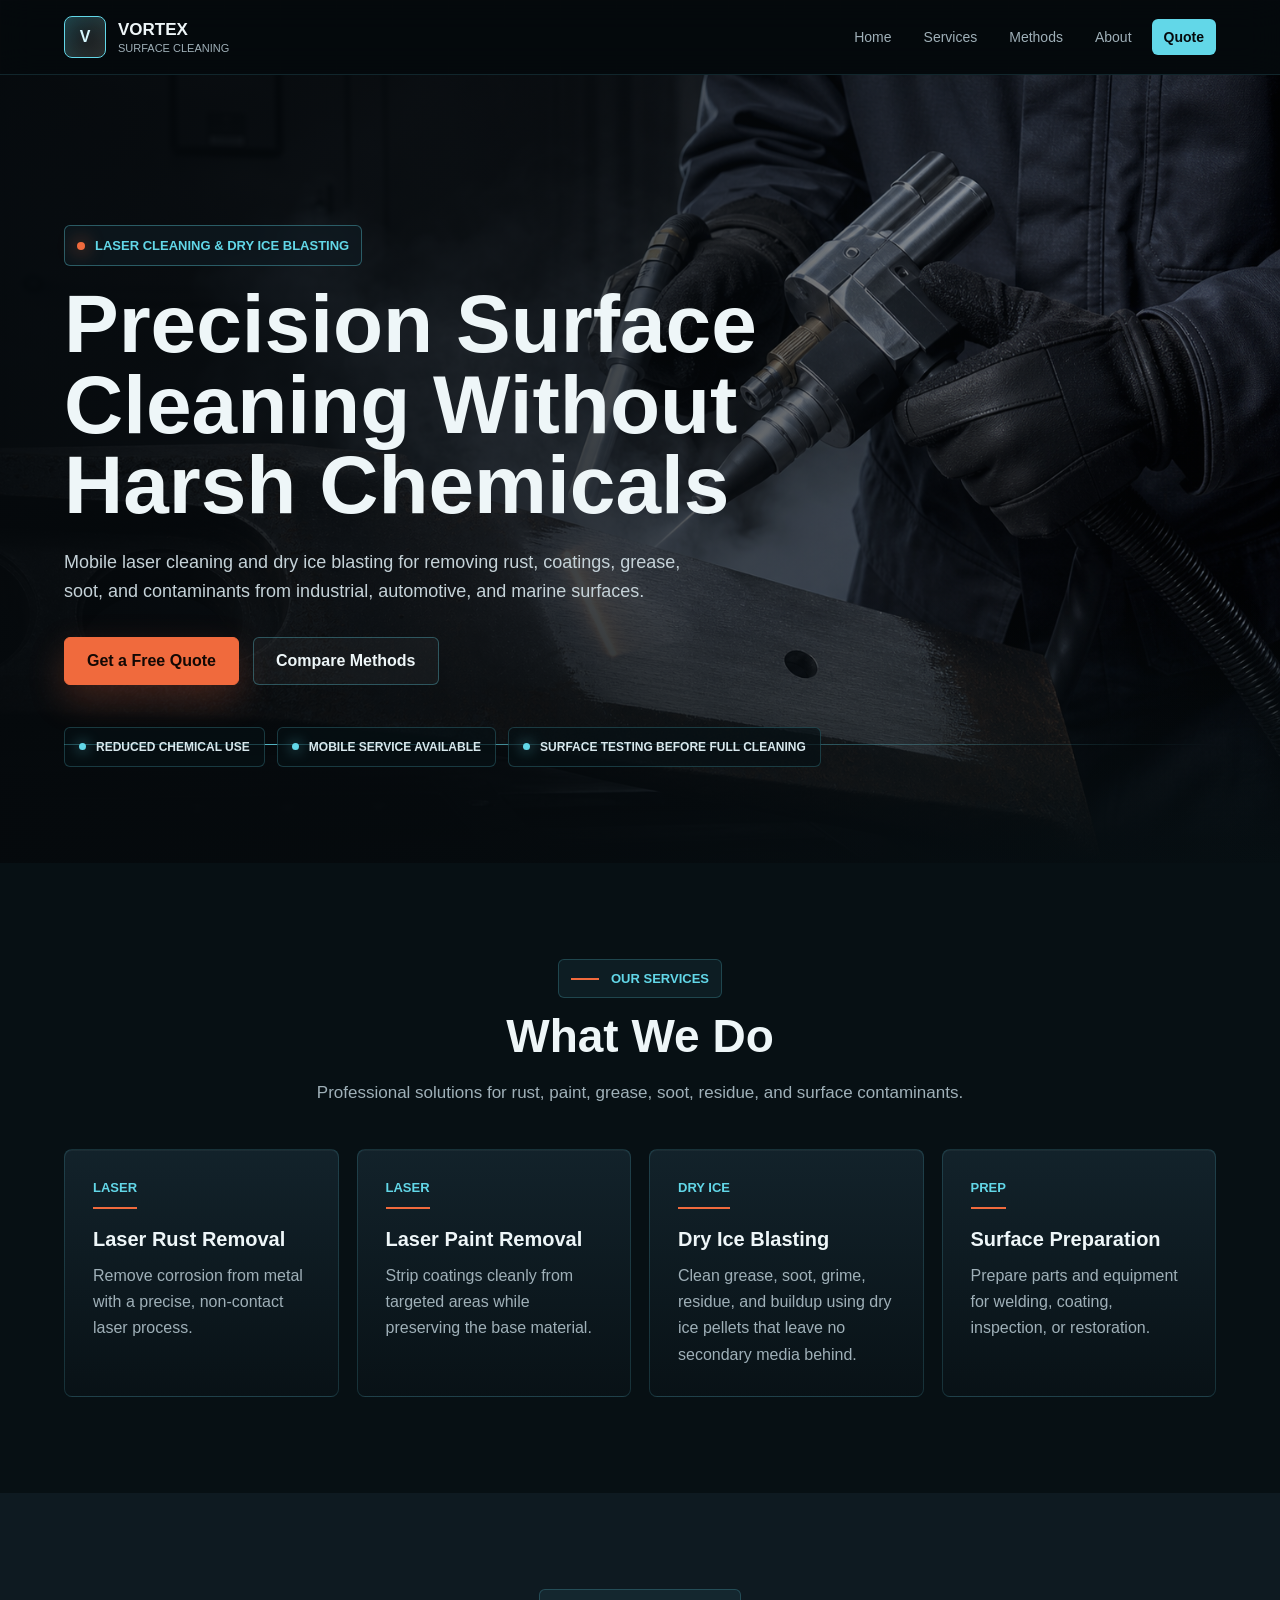
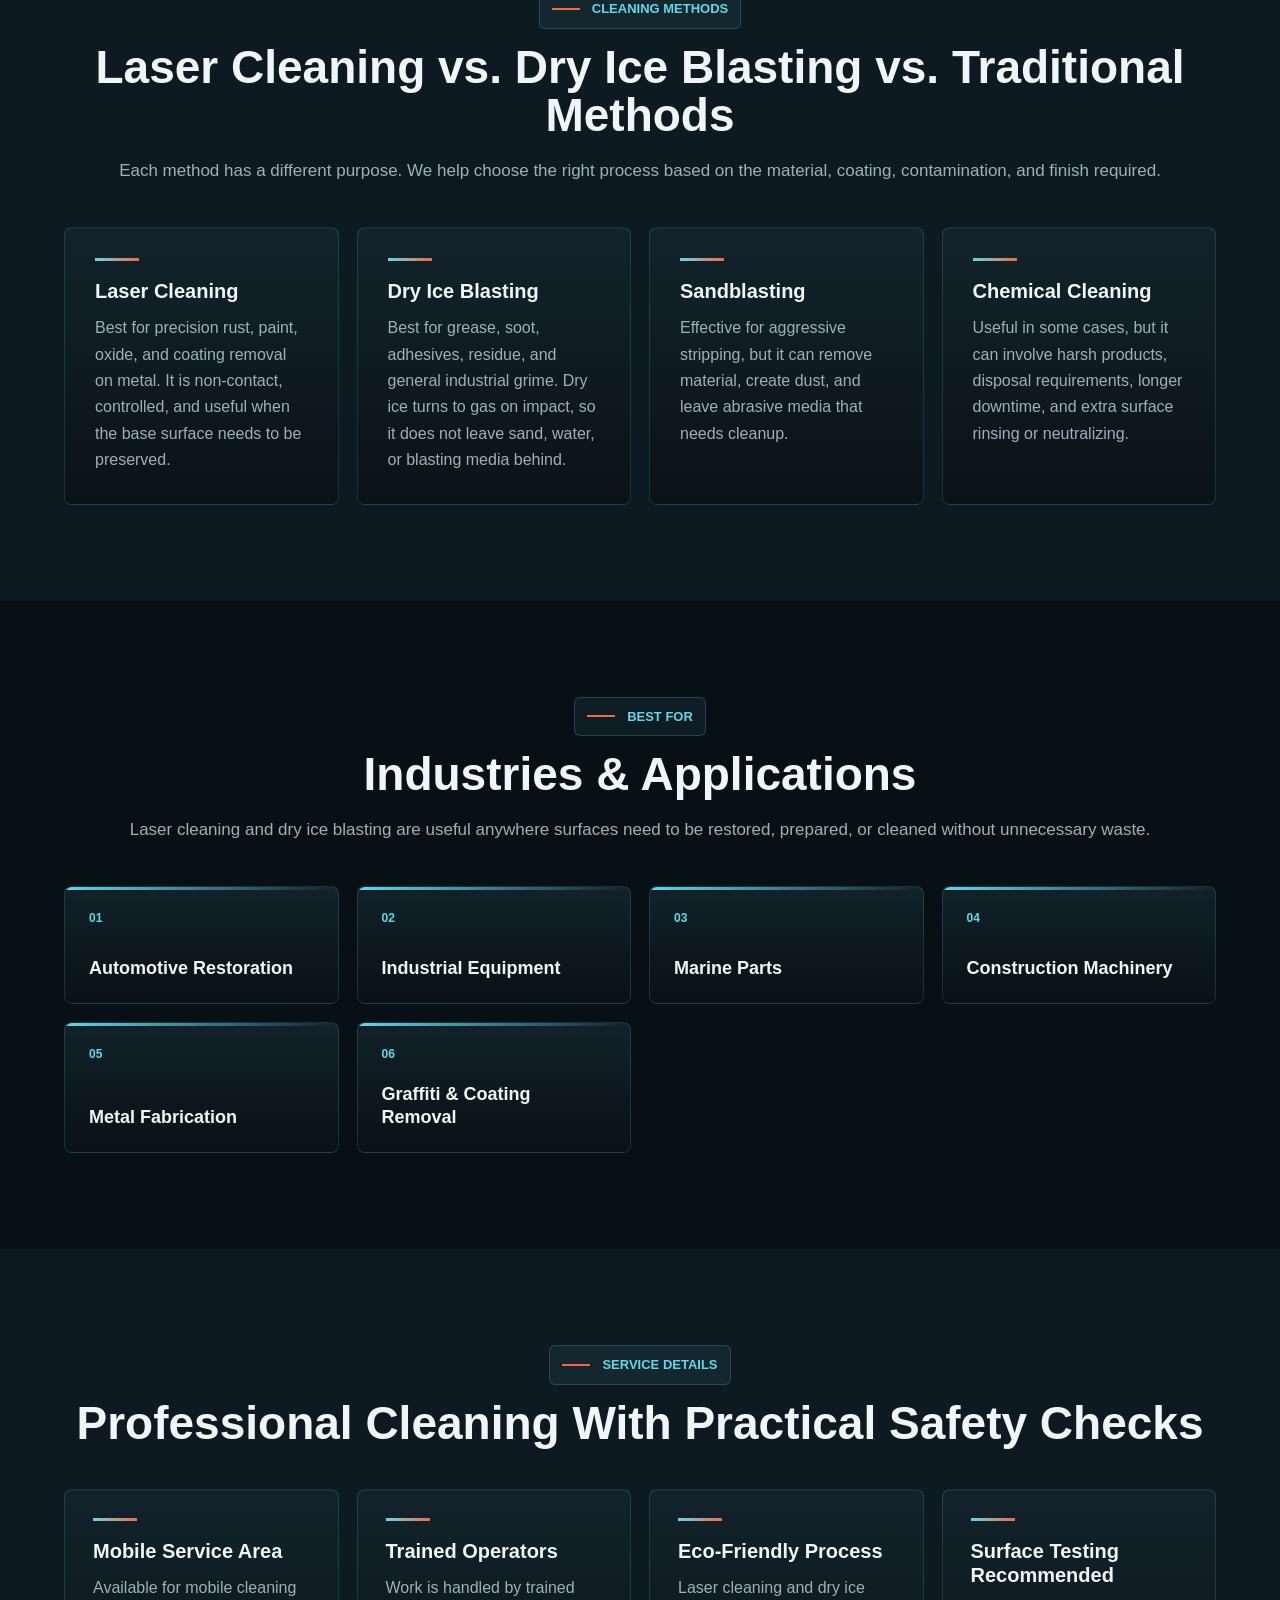
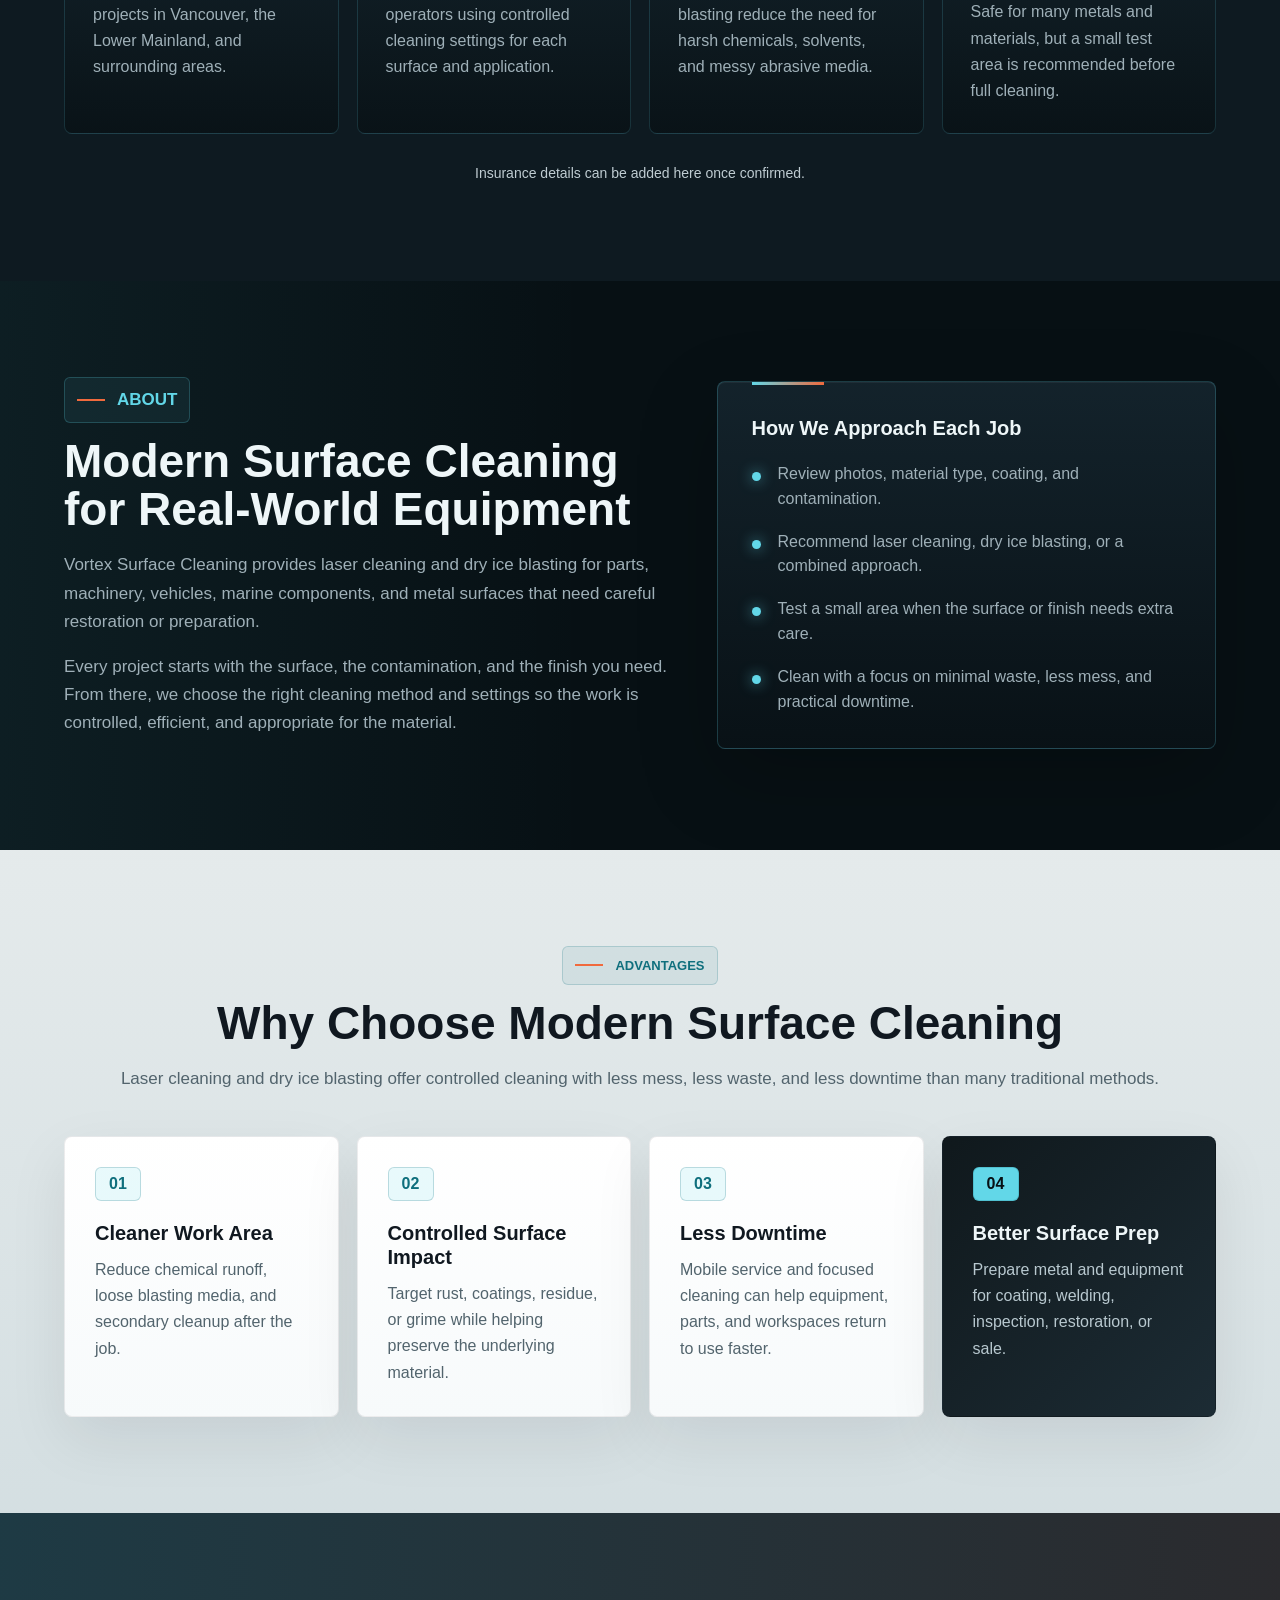
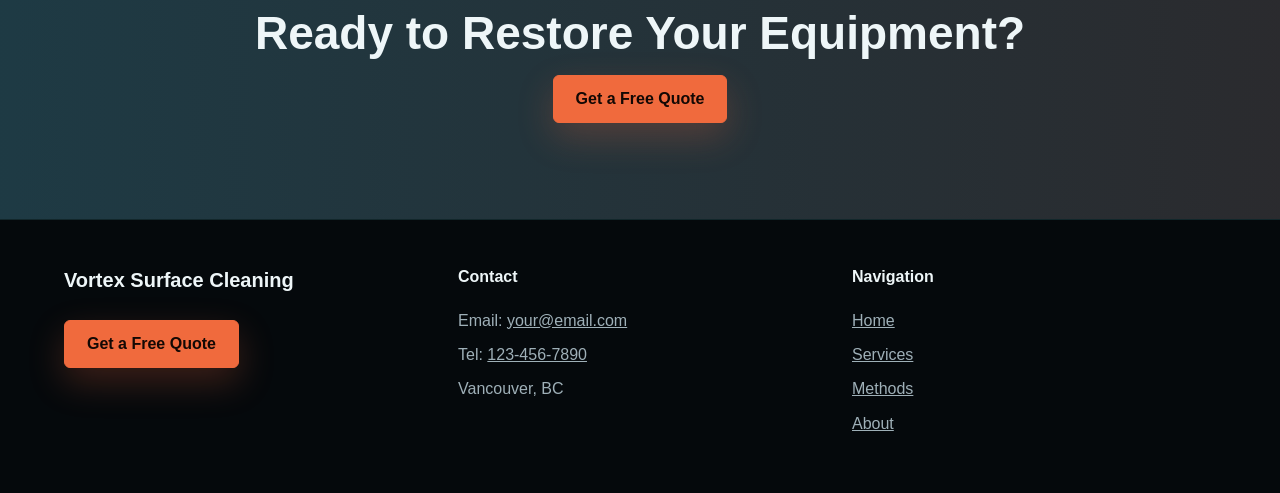
==== index.html @ b4983172 "Add industrial surface cleaning landing page Build a polished static website for a laser cleaning an" ====
<!DOCTYPE html>
<html lang="en">
<head>
    <meta charset="UTF-8">
    <meta name="viewport" content="width=device-width, initial-scale=1.0">
    <meta name="description" content="Mobile laser cleaning and dry ice blasting for rust, coatings, grease, soot, and industrial surface preparation in Vancouver and the Lower Mainland.">
    <title>Vortex Surface Cleaning</title>
    <link rel="stylesheet" href="style.css">
</head>
<body>

<!-- NAVBAR -->
<header class="navbar">
    <a class="logo" href="#">
        <span class="logo-mark">V</span>
        <span>
            <strong>Vortex</strong>
            <small>Surface Cleaning</small>
        </span>
    </a>
    <nav>
        <a href="#">Home</a>
        <a href="#services">Services</a>
        <a href="#methods">Methods</a>
        <a href="#about">About</a>
        <a class="nav-quote" href="#contact">Quote</a>
    </nav>
</header>

<main>

<!-- HERO -->
<section class="hero">
    <div class="hero-content">
        <p class="badge">Laser Cleaning & Dry Ice Blasting</p>
        <h1>Precision Surface Cleaning Without Harsh Chemicals</h1>
        <p class="subtitle">
            Mobile laser cleaning and dry ice blasting for removing rust, coatings, grease, soot, and contaminants from industrial, automotive, and marine surfaces.
        </p>
        <div class="hero-actions">
            <a href="#contact" class="btn">Get a Free Quote</a>
            <a href="#methods" class="btn btn-secondary">Compare Methods</a>
        </div>
    </div>

    <div class="hero-highlights" aria-label="Service highlights">
        <span>Reduced chemical use</span>
        <span>Mobile service available</span>
        <span>Surface testing before full cleaning</span>
    </div>
</section>

<!-- SERVICES -->
<section id="services" class="services">
    <p class="section-label">Our Services</p>
    <h2>What We Do</h2>
    <p class="section-sub">
        Professional solutions for rust, paint, grease, soot, residue, and surface contaminants.
    </p>

    <div class="grid">
        <div class="card">
            <span class="card-kicker">Laser</span>
            <h3>Laser Rust Removal</h3>
            <p>Remove corrosion from metal with a precise, non-contact laser process.</p>
        </div>

        <div class="card">
            <span class="card-kicker">Laser</span>
            <h3>Laser Paint Removal</h3>
            <p>Strip coatings cleanly from targeted areas while preserving the base material.</p>
        </div>

        <div class="card">
            <span class="card-kicker">Dry Ice</span>
            <h3>Dry Ice Blasting</h3>
            <p>Clean grease, soot, grime, residue, and buildup using dry ice pellets that leave no secondary media behind.</p>
        </div>

        <div class="card">
            <span class="card-kicker">Prep</span>
            <h3>Surface Preparation</h3>
            <p>Prepare parts and equipment for welding, coating, inspection, or restoration.</p>
        </div>
    </div>
</section>

<!-- METHODS -->
<section id="methods" class="methods">
    <p class="section-label">Cleaning Methods</p>
    <h2>Laser Cleaning vs. Dry Ice Blasting vs. Traditional Methods</h2>
    <p class="section-sub">
        Each method has a different purpose. We help choose the right process based on the material, coating, contamination, and finish required.
    </p>

    <div class="comparison-grid">
        <div class="method-card">
            <h3>Laser Cleaning</h3>
            <p>
                Best for precision rust, paint, oxide, and coating removal on metal. It is non-contact, controlled, and useful when the base surface needs to be preserved.
            </p>
        </div>

        <div class="method-card">
            <h3>Dry Ice Blasting</h3>
            <p>
                Best for grease, soot, adhesives, residue, and general industrial grime. Dry ice turns to gas on impact, so it does not leave sand, water, or blasting media behind.
            </p>
        </div>

        <div class="method-card">
            <h3>Sandblasting</h3>
            <p>
                Effective for aggressive stripping, but it can remove material, create dust, and leave abrasive media that needs cleanup.
            </p>
        </div>

        <div class="method-card">
            <h3>Chemical Cleaning</h3>
            <p>
                Useful in some cases, but it can involve harsh products, disposal requirements, longer downtime, and extra surface rinsing or neutralizing.
            </p>
        </div>
    </div>
</section>

<!-- BEST FOR -->
<section class="best-for">
    <p class="section-label">Best For</p>
    <h2>Industries & Applications</h2>
    <p class="section-sub">
        Laser cleaning and dry ice blasting are useful anywhere surfaces need to be restored, prepared, or cleaned without unnecessary waste.
    </p>

    <div class="industry-grid">
        <div class="industry-item">
            <span>01</span>
            <strong>Automotive Restoration</strong>
        </div>
        <div class="industry-item">
            <span>02</span>
            <strong>Industrial Equipment</strong>
        </div>
        <div class="industry-item">
            <span>03</span>
            <strong>Marine Parts</strong>
        </div>
        <div class="industry-item">
            <span>04</span>
            <strong>Construction Machinery</strong>
        </div>
        <div class="industry-item">
            <span>05</span>
            <strong>Metal Fabrication</strong>
        </div>
        <div class="industry-item">
            <span>06</span>
            <strong>Graffiti & Coating Removal</strong>
        </div>
    </div>
</section>

<!-- TRUST -->
<section class="trust">
    <p class="section-label">Service Details</p>
    <h2>Professional Cleaning With Practical Safety Checks</h2>

    <div class="trust-grid">
        <div class="trust-item">
            <h3>Mobile Service Area</h3>
            <p>Available for mobile cleaning projects in Vancouver, the Lower Mainland, and surrounding areas.</p>
        </div>

        <div class="trust-item">
            <h3>Trained Operators</h3>
            <p>Work is handled by trained operators using controlled cleaning settings for each surface and application.</p>
        </div>

        <div class="trust-item">
            <h3>Eco-Friendly Process</h3>
            <p>Laser cleaning and dry ice blasting reduce the need for harsh chemicals, solvents, and messy abrasive media.</p>
        </div>

        <div class="trust-item">
            <h3>Surface Testing Recommended</h3>
            <p>Safe for many metals and materials, but a small test area is recommended before full cleaning.</p>
        </div>
    </div>

    <p class="trust-note">
        Insurance details can be added here once confirmed.
    </p>
</section>

<!-- ABOUT -->
<section id="about" class="about">
    <div class="about-content">
        <div>
            <p class="section-label">About</p>
            <h2>Modern Surface Cleaning for Real-World Equipment</h2>
            <p>
                Vortex Surface Cleaning provides laser cleaning and dry ice blasting for parts, machinery, vehicles, marine components, and metal surfaces that need careful restoration or preparation.
            </p>
            <p>
                Every project starts with the surface, the contamination, and the finish you need. From there, we choose the right cleaning method and settings so the work is controlled, efficient, and appropriate for the material.
            </p>
        </div>

        <div class="about-panel">
            <h3>How We Approach Each Job</h3>
            <ul>
                <li>Review photos, material type, coating, and contamination.</li>
                <li>Recommend laser cleaning, dry ice blasting, or a combined approach.</li>
                <li>Test a small area when the surface or finish needs extra care.</li>
                <li>Clean with a focus on minimal waste, less mess, and practical downtime.</li>
            </ul>
        </div>
    </div>
</section>

<!-- WHY -->
<section class="why">
    <p class="section-label">Advantages</p>
    <h2>Why Choose Modern Surface Cleaning</h2>
    <p class="section-sub">
        Laser cleaning and dry ice blasting offer controlled cleaning with less mess, less waste, and less downtime than many traditional methods.
    </p>

    <div class="why-grid">
        <div class="why-card">
            <span>01</span>
            <h3>Cleaner Work Area</h3>
            <p>Reduce chemical runoff, loose blasting media, and secondary cleanup after the job.</p>
        </div>

        <div class="why-card">
            <span>02</span>
            <h3>Controlled Surface Impact</h3>
            <p>Target rust, coatings, residue, or grime while helping preserve the underlying material.</p>
        </div>

        <div class="why-card">
            <span>03</span>
            <h3>Less Downtime</h3>
            <p>Mobile service and focused cleaning can help equipment, parts, and workspaces return to use faster.</p>
        </div>

        <div class="why-card why-card-featured">
            <span>04</span>
            <h3>Better Surface Prep</h3>
            <p>Prepare metal and equipment for coating, welding, inspection, restoration, or sale.</p>
        </div>
    </div>
</section>

<!-- CTA -->
<section class="cta">
    <h2>Ready to Restore Your Equipment?</h2>
    <a href="#contact" class="btn">Get a Free Quote</a>
</section>

</main>

<!-- FOOTER -->
<footer id="contact" class="footer">
    <div>
        <h3>Vortex Surface Cleaning</h3>
        <a href="mailto:your@email.com" class="btn">Get a Free Quote</a>
    </div>

    <div>
        <h4>Contact</h4>
        <p>Email: <a href="mailto:your@email.com">your@email.com</a></p>
        <p>Tel: <a href="tel:1234567890">123-456-7890</a></p>
        <p>Vancouver, BC</p>
    </div>

    <div>
        <h4>Navigation</h4>
        <p><a href="#">Home</a></p>
        <p><a href="#services">Services</a></p>
        <p><a href="#methods">Methods</a></p>
        <p><a href="#about">About</a></p>
    </div>
</footer>

</body>
</html>
---- style.css ----
:root {
    --ink: #071014;
    --panel: #0e1a21;
    --panel-soft: #14242d;
    --steel: #9fb3bf;
    --text: #eef6f8;
    --muted: #9fb0b8;
    --line: #27404c;
    --ice: #62d7e8;
    --signal: #f06a3d;
    --clean: #d7f8ff;
    --light: #eef4f5;
    --dark: #05090c;
}

* {
    box-sizing: border-box;
}

html {
    scroll-behavior: smooth;
}

body {
    margin: 0;
    font-family: Arial, Helvetica, sans-serif;
    background: var(--ink);
    color: var(--text);
}

body::before {
    content: "";
    position: fixed;
    inset: 0;
    pointer-events: none;
    background-image:
        linear-gradient(rgba(98, 215, 232, 0.035) 1px, transparent 1px),
        linear-gradient(90deg, rgba(98, 215, 232, 0.035) 1px, transparent 1px);
    background-size: 56px 56px;
    -webkit-mask-image: linear-gradient(to bottom, black, transparent 72%);
    mask-image: linear-gradient(to bottom, black, transparent 72%);
}

a {
    color: inherit;
}

/* NAV */
.navbar {
    position: sticky;
    top: 0;
    z-index: 10;
    display: flex;
    align-items: center;
    justify-content: space-between;
    gap: 24px;
    padding: 16px clamp(20px, 5vw, 64px);
    background: rgba(5, 9, 12, 0.88);
    border-bottom: 1px solid rgba(98, 215, 232, 0.14);
    backdrop-filter: blur(16px);
}

.logo {
    display: inline-flex;
    align-items: center;
    gap: 12px;
    text-decoration: none;
    text-transform: uppercase;
    letter-spacing: 0;
}

.logo-mark {
    display: grid;
    place-items: center;
    width: 42px;
    height: 42px;
    border: 1px solid var(--ice);
    border-radius: 8px;
    color: var(--clean);
    font-weight: 800;
    background: linear-gradient(135deg, rgba(98, 215, 232, 0.18), rgba(240, 106, 61, 0.12));
    box-shadow: inset 0 0 24px rgba(98, 215, 232, 0.18);
}

.logo strong,
.logo small {
    display: block;
}

.logo strong {
    font-size: 17px;
}

.logo small {
    margin-top: 2px;
    color: var(--muted);
    font-size: 11px;
}

.navbar nav {
    display: flex;
    align-items: center;
    gap: 8px;
    flex-wrap: wrap;
    justify-content: flex-end;
}

.navbar a {
    text-decoration: none;
}

.navbar nav a {
    padding: 10px 12px;
    border-radius: 6px;
    color: var(--muted);
    font-size: 14px;
}

.navbar nav a:hover {
    color: var(--text);
    background: rgba(98, 215, 232, 0.08);
}

.navbar .nav-quote {
    color: var(--dark);
    background: var(--ice);
    font-weight: 700;
}

.navbar .nav-quote:hover {
    color: var(--dark);
    background: var(--clean);
}

/* SHARED */
section {
    position: relative;
    padding: 96px clamp(20px, 5vw, 64px);
}

section > h2,
section > .section-label,
section > .section-sub,
.services > .grid,
.comparison-grid,
.industry-grid,
.trust-grid,
.about > p,
.why-grid {
    max-width: 1180px;
    margin-left: auto;
    margin-right: auto;
}

h1,
h2,
h3,
p {
    margin-top: 0;
}

h1 {
    max-width: 780px;
    margin-bottom: 22px;
    font-size: clamp(42px, 7vw, 82px);
    line-height: 0.98;
    letter-spacing: 0;
}

h2 {
    margin-bottom: 18px;
    font-size: clamp(30px, 4vw, 46px);
    line-height: 1.05;
    letter-spacing: 0;
}

h3 {
    font-size: 20px;
    line-height: 1.2;
}

p {
    color: var(--muted);
    line-height: 1.65;
}

.section-label,
.badge,
.card-kicker {
    color: var(--ice);
    font-size: 13px;
    font-weight: 800;
    letter-spacing: 0;
    text-transform: uppercase;
}

.section-label {
    display: inline-flex;
    align-items: center;
    gap: 12px;
    margin-bottom: 14px;
    padding: 8px 12px;
    border: 1px solid rgba(98, 215, 232, 0.22);
    border-radius: 6px;
    background: rgba(98, 215, 232, 0.07);
}

.section-label::before {
    content: "";
    width: 28px;
    height: 2px;
    background: var(--signal);
}

.section-sub {
    max-width: 760px;
    margin-bottom: 0;
    font-size: 17px;
}

.btn {
    display: inline-flex;
    align-items: center;
    justify-content: center;
    min-height: 48px;
    padding: 14px 22px;
    border: 1px solid var(--signal);
    border-radius: 6px;
    color: #130804;
    background: var(--signal);
    font-weight: 800;
    text-decoration: none;
    box-shadow: 0 14px 36px rgba(240, 106, 61, 0.24);
    transition: transform 160ms ease, background 160ms ease, border-color 160ms ease;
}

.btn:hover {
    transform: translateY(-2px);
    background: #ff7f54;
    border-color: #ff7f54;
}

.btn-secondary {
    color: var(--text);
    background: rgba(255, 255, 255, 0.04);
    border-color: rgba(98, 215, 232, 0.32);
    box-shadow: none;
}

.btn-secondary:hover {
    color: var(--dark);
    background: var(--ice);
    border-color: var(--ice);
}

/* HERO */
.hero {
    min-height: 780px;
    display: grid;
    align-items: end;
    padding-top: 150px;
    overflow: hidden;
    background:
        linear-gradient(90deg, rgba(5, 9, 12, 0.96) 0%, rgba(5, 9, 12, 0.8) 42%, rgba(5, 9, 12, 0.16) 100%),
        linear-gradient(0deg, var(--ink) 0%, transparent 34%),
        url("assets/hero-surface-cleaning.png") center right / cover no-repeat;
}

.hero::after {
    content: "";
    position: absolute;
    left: clamp(20px, 5vw, 64px);
    right: clamp(20px, 5vw, 64px);
    bottom: 118px;
    height: 1px;
    background: linear-gradient(90deg, var(--ice), rgba(98, 215, 232, 0));
}

.hero-content {
    position: relative;
    z-index: 1;
    max-width: 900px;
}

.badge {
    display: inline-flex;
    align-items: center;
    gap: 10px;
    margin-bottom: 18px;
    padding: 9px 12px;
    border: 1px solid rgba(98, 215, 232, 0.36);
    border-radius: 6px;
    background: rgba(14, 26, 33, 0.72);
}

.badge::before {
    content: "";
    width: 8px;
    height: 8px;
    border-radius: 50%;
    background: var(--signal);
    box-shadow: 0 0 18px var(--signal);
}

.subtitle {
    max-width: 650px;
    margin-bottom: 30px;
    color: #c5d2d8;
    font-size: 18px;
}

.hero-actions {
    display: flex;
    gap: 14px;
    flex-wrap: wrap;
}

.hero-highlights {
    position: relative;
    z-index: 1;
    display: flex;
    align-items: center;
    flex-wrap: wrap;
    gap: 12px;
    max-width: 900px;
    margin-top: 42px;
}

.hero-highlights span {
    display: inline-flex;
    align-items: center;
    gap: 10px;
    min-height: 40px;
    padding: 9px 14px;
    border: 1px solid rgba(98, 215, 232, 0.22);
    border-radius: 6px;
    color: #d8e8ed;
    background: rgba(7, 16, 20, 0.7);
    font-size: 12px;
    font-weight: 800;
    text-transform: uppercase;
}

.hero-highlights span::before {
    content: "";
    width: 7px;
    height: 7px;
    border-radius: 50%;
    background: var(--ice);
    box-shadow: 0 0 14px rgba(98, 215, 232, 0.8);
}

/* SERVICES */
.services {
    text-align: center;
}

.grid,
.comparison-grid,
.industry-grid,
.trust-grid {
    display: grid;
    gap: 18px;
    margin-top: 42px;
}

.grid {
    grid-template-columns: repeat(auto-fit, minmax(250px, 1fr));
}

.card,
.method-card,
.trust-item,
.why-card {
    border: 1px solid rgba(98, 215, 232, 0.16);
    border-radius: 8px;
    background: linear-gradient(180deg, rgba(20, 36, 45, 0.92), rgba(9, 18, 23, 0.92));
    box-shadow: inset 0 1px 0 rgba(255, 255, 255, 0.04);
}

.card {
    min-height: 230px;
    padding: 28px;
    text-align: left;
    transition: transform 180ms ease, border-color 180ms ease, background 180ms ease, box-shadow 180ms ease;
}

.card:hover {
    transform: translateY(-6px);
    border-color: rgba(98, 215, 232, 0.34);
    background: linear-gradient(180deg, rgba(26, 47, 58, 0.96), rgba(11, 23, 29, 0.96));
    box-shadow: 0 28px 70px rgba(0, 0, 0, 0.22);
}

.card h3,
.method-card h3,
.trust-item h3 {
    margin-top: 18px;
    margin-bottom: 12px;
}

.card p,
.method-card p,
.trust-item p,
.why-card p {
    margin-bottom: 0;
}

.card-kicker {
    display: inline-block;
    padding-bottom: 12px;
    border-bottom: 2px solid var(--signal);
    transition: border-color 180ms ease, padding-right 180ms ease;
}

.card:hover .card-kicker {
    padding-right: 24px;
    border-color: var(--ice);
}

/* METHODS */
.methods,
.trust {
    background: var(--panel);
    text-align: center;
}

.comparison-grid {
    grid-template-columns: repeat(auto-fit, minmax(240px, 1fr));
}

.method-card {
    min-height: 270px;
    padding: 30px;
    text-align: left;
    transition: transform 180ms ease, border-color 180ms ease, box-shadow 180ms ease;
}

.method-card:hover {
    transform: translateY(-4px);
    border-color: rgba(98, 215, 232, 0.3);
    box-shadow: 0 22px 58px rgba(0, 0, 0, 0.16);
}

.method-card::before,
.trust-item::before {
    content: "";
    display: block;
    width: 44px;
    height: 3px;
    background: linear-gradient(90deg, var(--ice), var(--signal));
    transition: width 180ms ease;
}

.method-card:hover::before {
    width: 64px;
}

/* BEST FOR */
.best-for {
    text-align: center;
}

.industry-grid {
    grid-template-columns: repeat(auto-fit, minmax(220px, 1fr));
}

.industry-item {
    position: relative;
    min-height: 118px;
    display: flex;
    flex-direction: column;
    justify-content: space-between;
    align-items: center;
    gap: 22px;
    padding: 24px;
    border: 1px solid rgba(98, 215, 232, 0.16);
    border-radius: 8px;
    background:
        linear-gradient(180deg, rgba(20, 36, 45, 0.9), rgba(9, 18, 23, 0.92));
    color: var(--text);
    text-align: left;
    overflow: hidden;
    transition: transform 180ms ease, border-color 180ms ease, box-shadow 180ms ease;
}

.industry-item::before {
    content: "";
    position: absolute;
    top: 0;
    left: 0;
    right: 0;
    height: 3px;
    background: linear-gradient(90deg, var(--ice), transparent);
}

.industry-item span {
    align-self: flex-start;
    color: var(--ice);
    font-size: 12px;
    font-weight: 900;
}

.industry-item strong {
    align-self: stretch;
    font-size: 18px;
    line-height: 1.25;
}

.industry-item:hover {
    transform: translateY(-5px);
    border-color: rgba(98, 215, 232, 0.34);
    box-shadow: 0 26px 68px rgba(0, 0, 0, 0.2);
}

.industry-item:hover::before {
    background: linear-gradient(90deg, var(--ice), var(--signal));
}

/* TRUST */
.trust-grid {
    grid-template-columns: repeat(auto-fit, minmax(230px, 1fr));
}

.trust-item {
    padding: 28px;
    text-align: left;
    transition: transform 180ms ease, border-color 180ms ease, box-shadow 180ms ease;
}

.trust-item:hover {
    transform: translateY(-4px);
    border-color: rgba(98, 215, 232, 0.34);
    box-shadow: 0 22px 58px rgba(0, 0, 0, 0.18);
}

.trust-item::before {
    transition: width 180ms ease;
}

.trust-item:hover::before {
    width: 64px;
}

.trust-note {
    max-width: 720px;
    margin: 28px auto 0;
    color: #bfccd2;
    font-size: 14px;
}

/* ABOUT */
.about {
    background:
        linear-gradient(90deg, rgba(98, 215, 232, 0.07), transparent 46%),
        var(--ink);
}

.about-content {
    display: grid;
    grid-template-columns: minmax(0, 1.1fr) minmax(300px, 0.9fr);
    gap: 42px;
    align-items: center;
    max-width: 1180px;
    margin: 0 auto;
}

.about-content > div:first-child {
    max-width: 720px;
}

.about-content p {
    font-size: 17px;
}

.about-panel {
    position: relative;
    padding: 34px;
    border: 1px solid rgba(98, 215, 232, 0.22);
    border-radius: 8px;
    background:
        linear-gradient(180deg, rgba(20, 36, 45, 0.96), rgba(9, 18, 23, 0.96));
    box-shadow: inset 0 1px 0 rgba(255, 255, 255, 0.05), 0 28px 80px rgba(0, 0, 0, 0.22);
}

.about-panel::before {
    content: "";
    position: absolute;
    top: 0;
    left: 34px;
    width: 72px;
    height: 3px;
    background: linear-gradient(90deg, var(--ice), var(--signal));
}

.about-panel h3 {
    margin-bottom: 22px;
}

.about-panel ul {
    margin: 0;
    padding: 0;
    list-style: none;
}

.about-panel li {
    position: relative;
    margin-bottom: 18px;
    padding-left: 26px;
    color: var(--muted);
    line-height: 1.55;
}

.about-panel li:last-child {
    margin-bottom: 0;
}

.about-panel li::before {
    content: "";
    position: absolute;
    top: 10px;
    left: 0;
    width: 9px;
    height: 9px;
    border-radius: 50%;
    background: var(--ice);
    box-shadow: 0 0 14px rgba(98, 215, 232, 0.7);
}

/* WHY */
.why {
    background:
        linear-gradient(180deg, rgba(238, 244, 245, 0.96), rgba(221, 232, 235, 0.96));
    color: #101820;
    text-align: center;
}

.why .section-label {
    color: #0f6f7d;
    border-color: rgba(15, 111, 125, 0.2);
    background: rgba(15, 111, 125, 0.08);
}

.why .section-label::before {
    background: var(--signal);
}

.why .section-sub {
    color: #52646d;
}

.why p {
    color: #52646d;
}

.why-grid {
    display: grid;
    grid-template-columns: repeat(4, minmax(0, 1fr));
    gap: 18px;
    margin-top: 42px;
}

.why-card {
    min-height: 260px;
    padding: 30px;
    border: 1px solid rgba(16, 24, 32, 0.08);
    border-radius: 8px;
    background:
        linear-gradient(180deg, #ffffff, #f7fafb);
    color: #101820;
    text-align: left;
    box-shadow: 0 22px 60px rgba(7, 16, 20, 0.08);
    transition: transform 180ms ease, border-color 180ms ease, box-shadow 180ms ease;
}

.why-card span {
    display: grid;
    place-items: center;
    width: 46px;
    height: 34px;
    margin-bottom: 20px;
    border: 1px solid rgba(15, 111, 125, 0.22);
    border-radius: 6px;
    color: #0f6f7d;
    background: rgba(98, 215, 232, 0.14);
    font-weight: 900;
    transition: transform 180ms ease, background 180ms ease;
}

.why-card:hover {
    transform: translateY(-6px);
    border-color: rgba(15, 111, 125, 0.28);
    box-shadow: 0 30px 70px rgba(7, 16, 20, 0.14);
}

.why-card:hover span {
    transform: translateX(4px);
    background: rgba(98, 215, 232, 0.24);
}

.why-card h3 {
    margin-bottom: 12px;
}

.why-card-featured {
    background:
        linear-gradient(135deg, rgba(7, 16, 20, 0.96), rgba(20, 36, 45, 0.96));
    color: var(--text);
}

.why-card-featured p {
    color: #b8c8cf;
}

.why-card-featured span {
    color: #071014;
    background: var(--ice);
}

.why-card-featured:hover {
    border-color: rgba(98, 215, 232, 0.42);
    box-shadow: 0 34px 80px rgba(7, 16, 20, 0.24);
}

/* CTA */
.cta {
    text-align: center;
    background:
        linear-gradient(90deg, rgba(98, 215, 232, 0.12), rgba(240, 106, 61, 0.1)),
        var(--panel-soft);
}

.cta h2 {
    margin-left: auto;
    margin-right: auto;
}

/* FOOTER */
.footer {
    display: grid;
    grid-template-columns: repeat(auto-fit, minmax(200px, 1fr));
    gap: 30px;
    padding: 48px clamp(20px, 5vw, 64px);
    border-top: 1px solid rgba(98, 215, 232, 0.14);
    background: var(--dark);
}

.footer h3,
.footer h4 {
    margin-top: 0;
}

.footer p {
    margin: 8px 0;
}

.footer .btn {
    margin-top: 8px;
}

.footer a:hover {
    color: var(--ice);
}

@media (max-width: 760px) {
    .navbar {
        align-items: flex-start;
        flex-direction: column;
    }

    .navbar nav {
        justify-content: flex-start;
    }

    section {
        padding: 72px 20px;
    }

    .hero {
        min-height: auto;
        padding-top: 110px;
        background:
            linear-gradient(180deg, rgba(5, 9, 12, 0.74) 0%, rgba(5, 9, 12, 0.95) 55%, var(--ink) 100%),
            url("assets/hero-surface-cleaning.png") center top / cover no-repeat;
    }

    .hero-highlights {
        align-items: flex-start;
        flex-direction: column;
        margin-top: 38px;
    }

    .about-content {
        grid-template-columns: 1fr;
    }

    .why-grid {
        grid-template-columns: 1fr;
    }
}
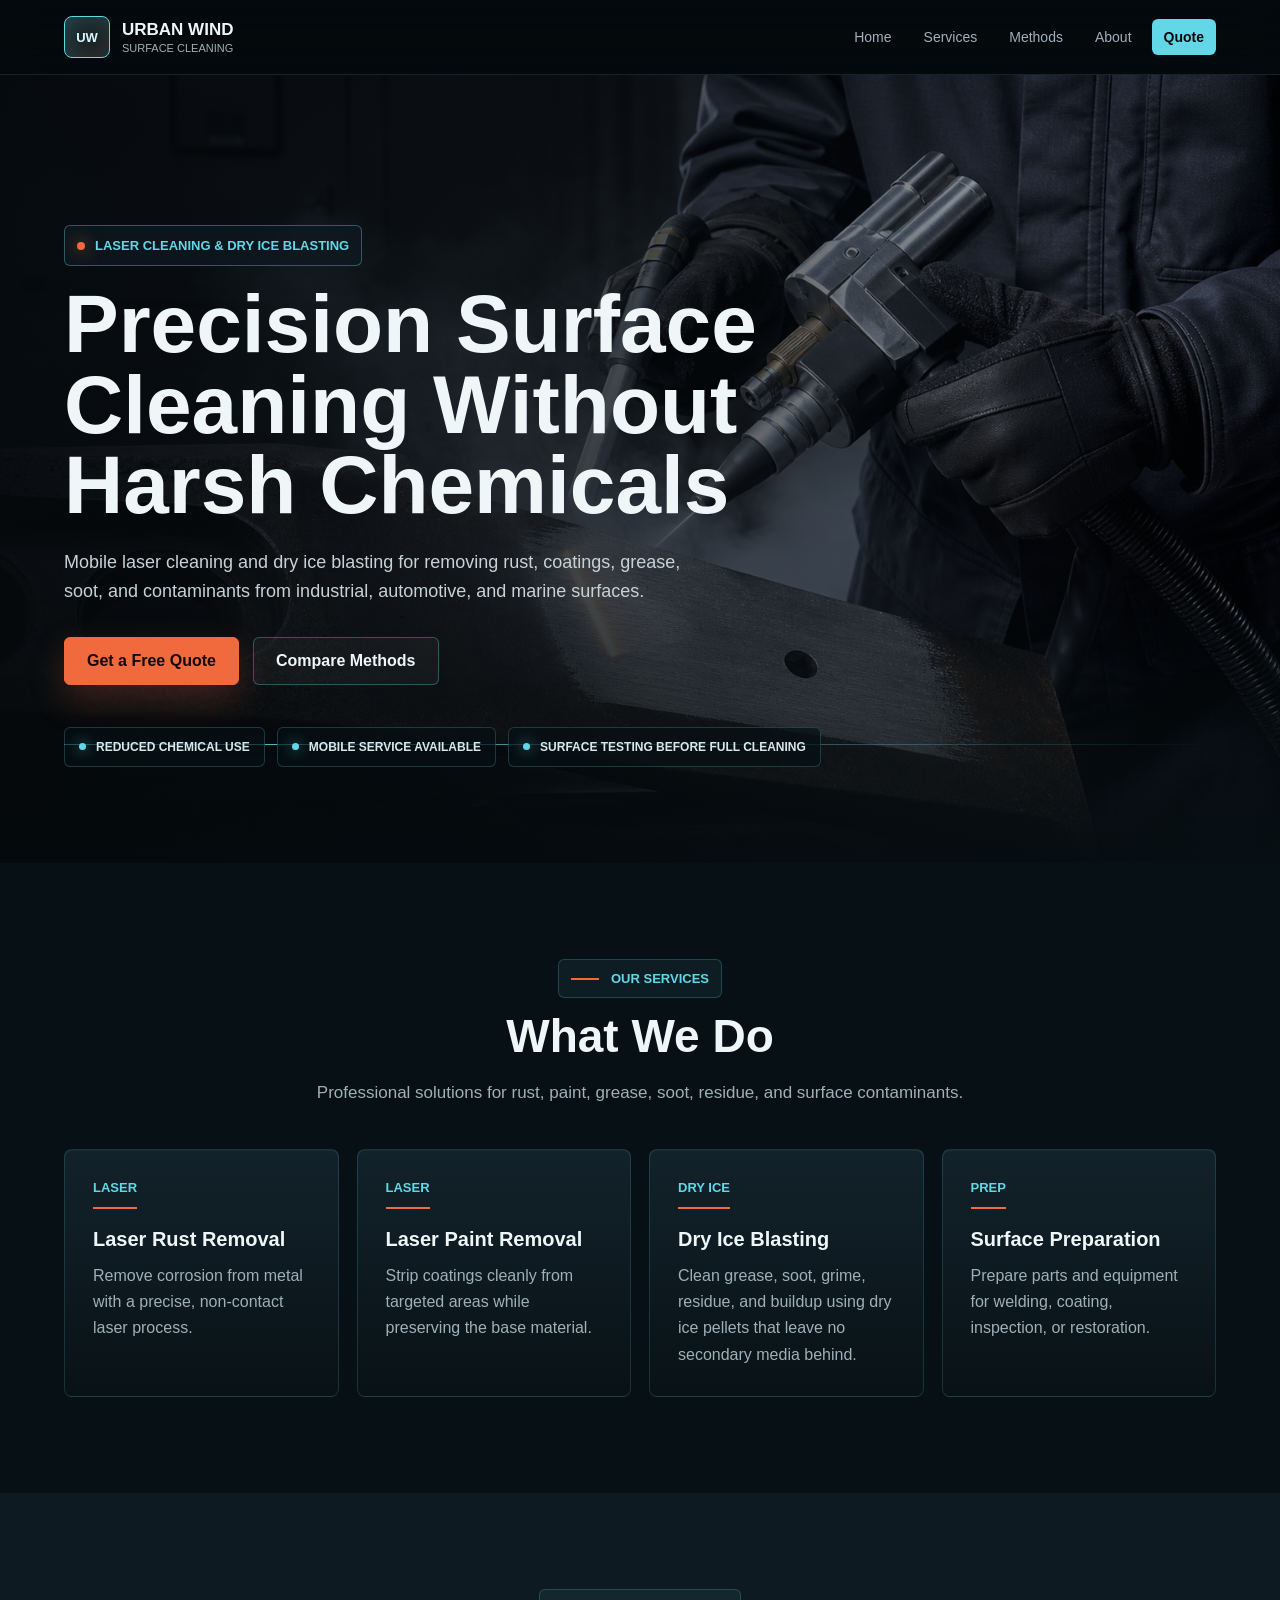
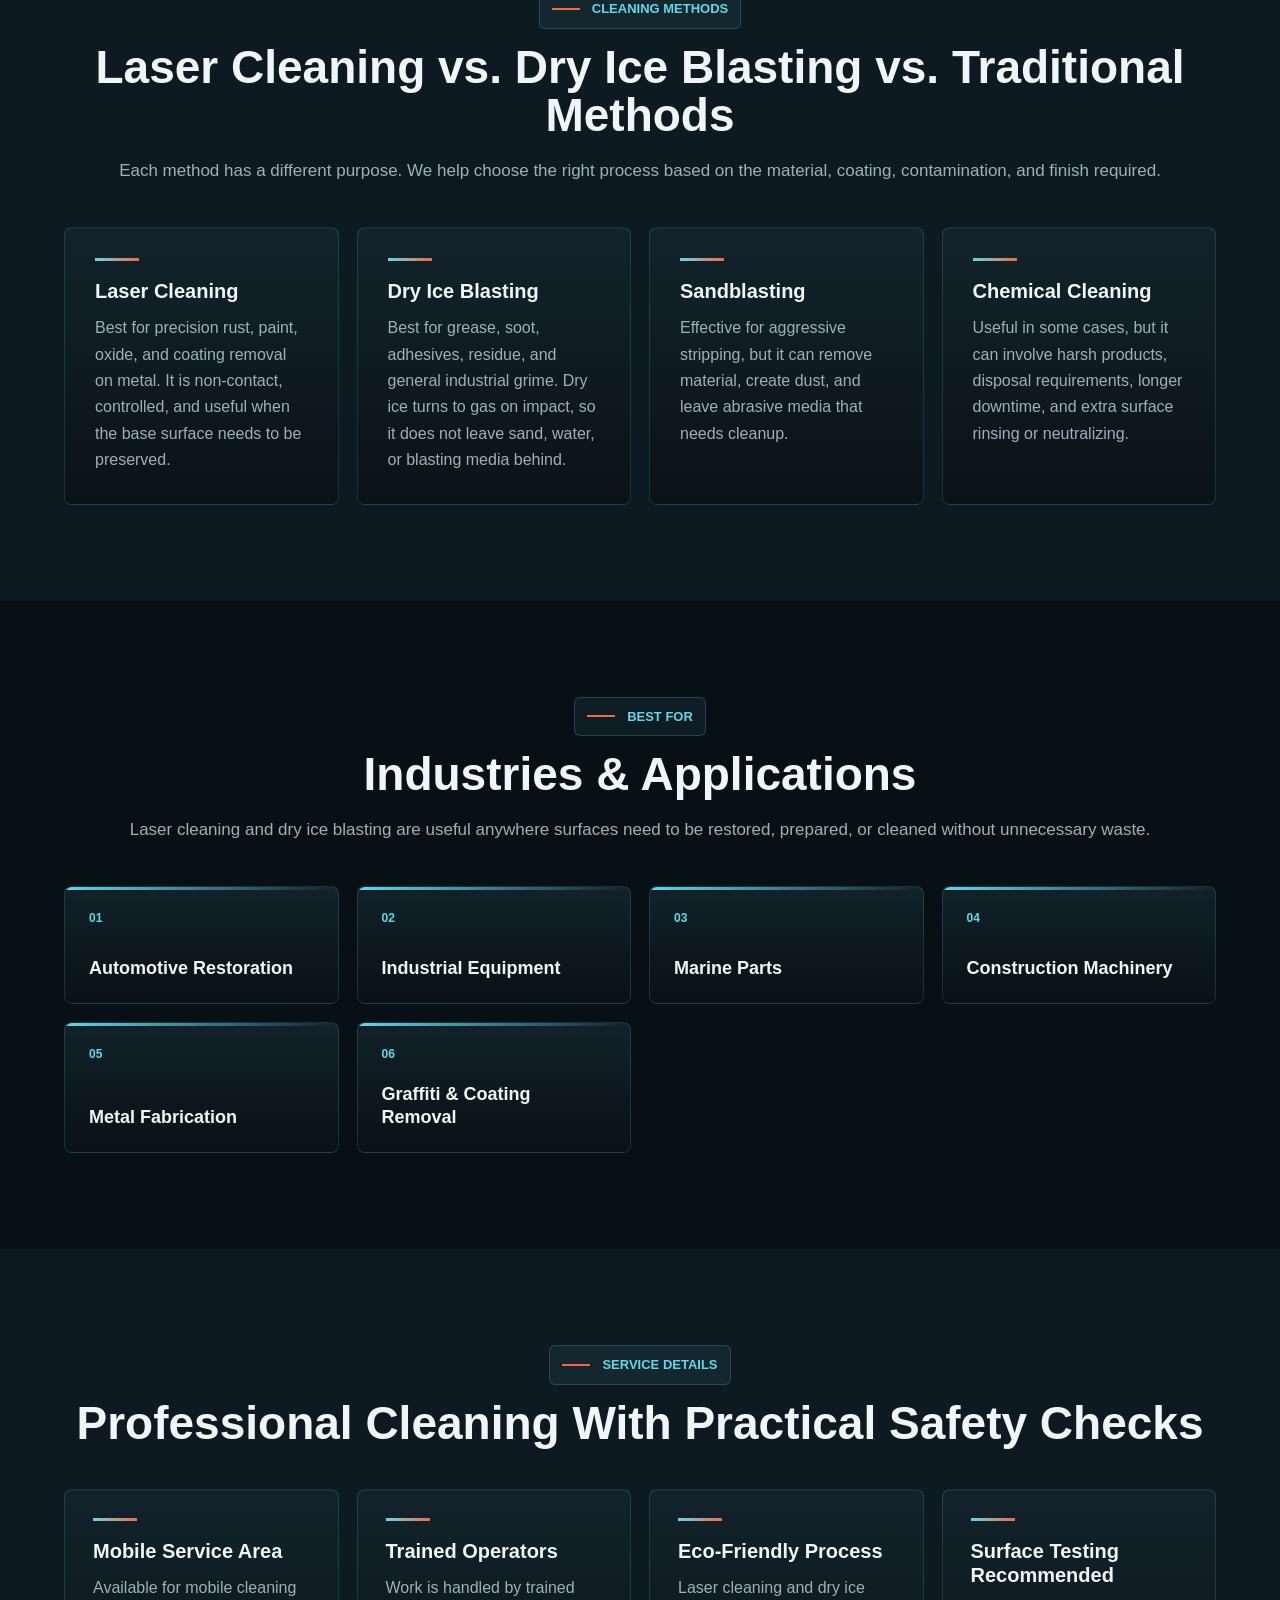
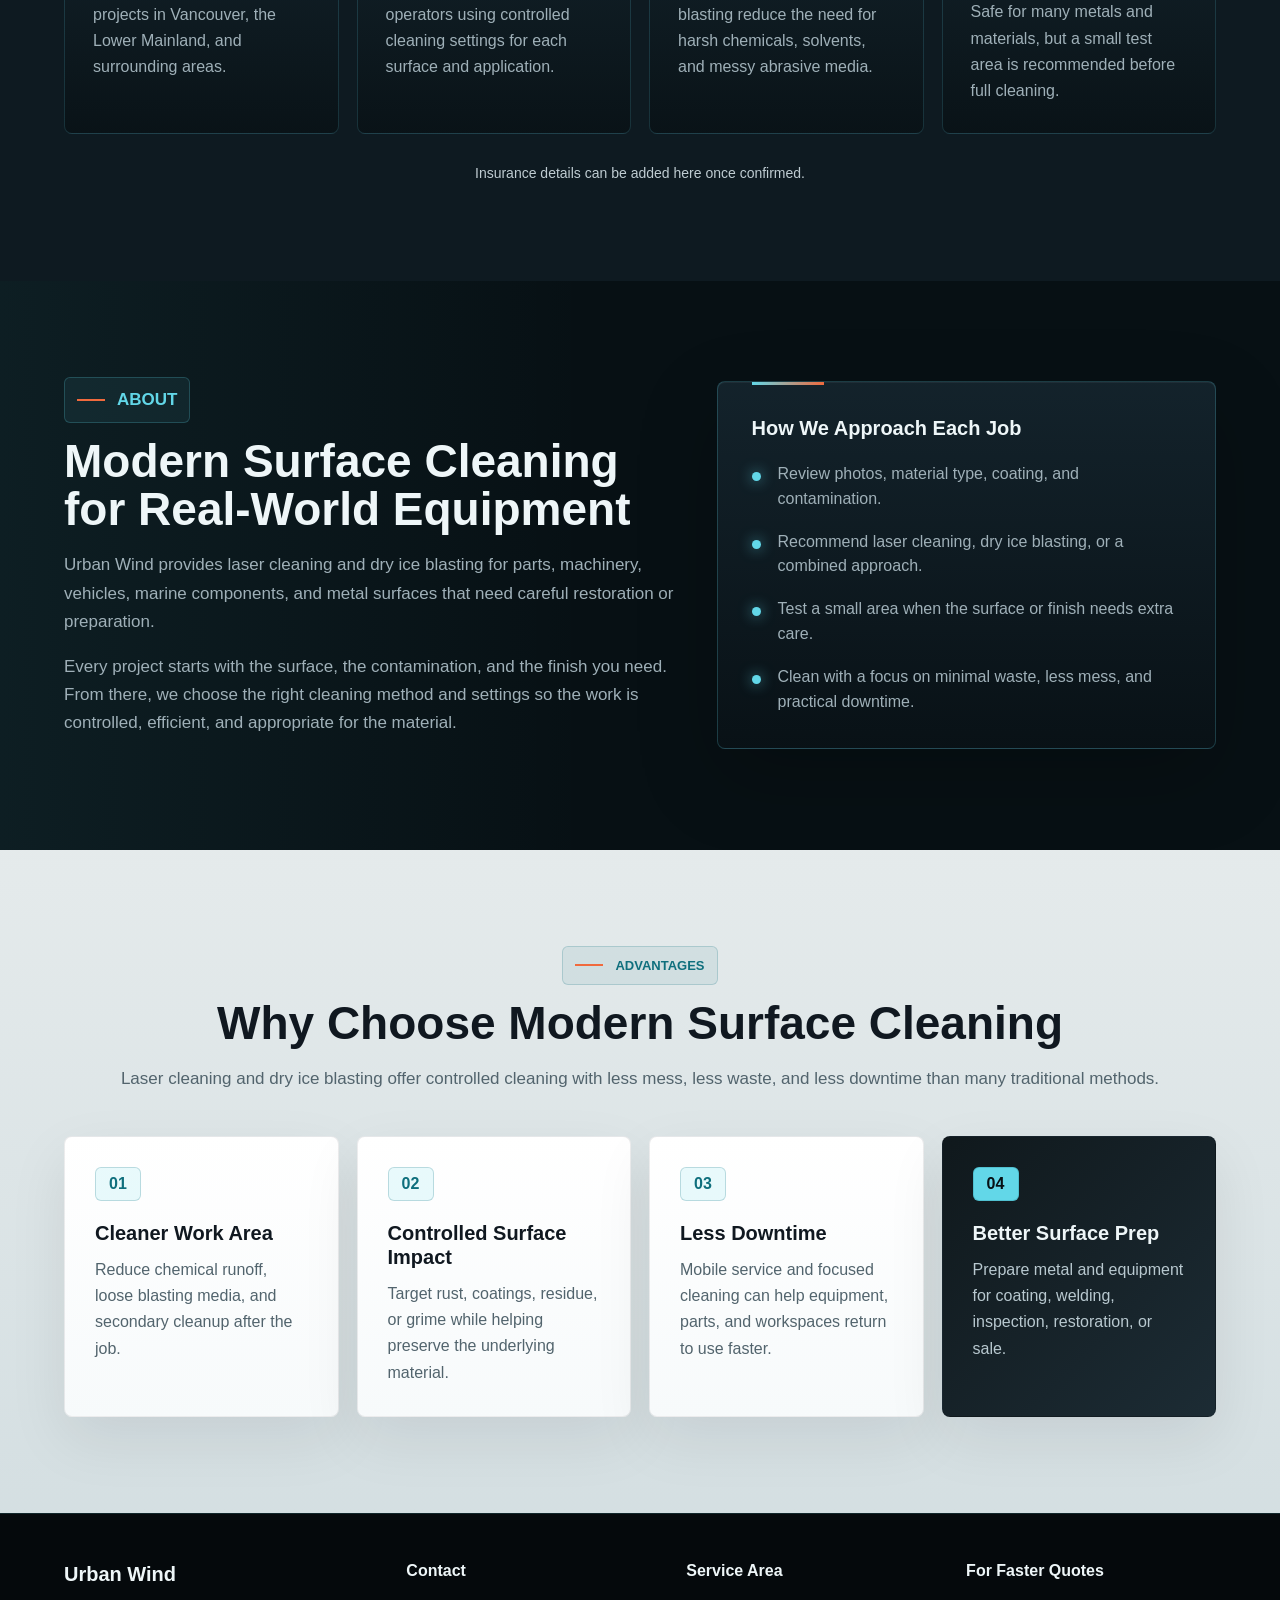
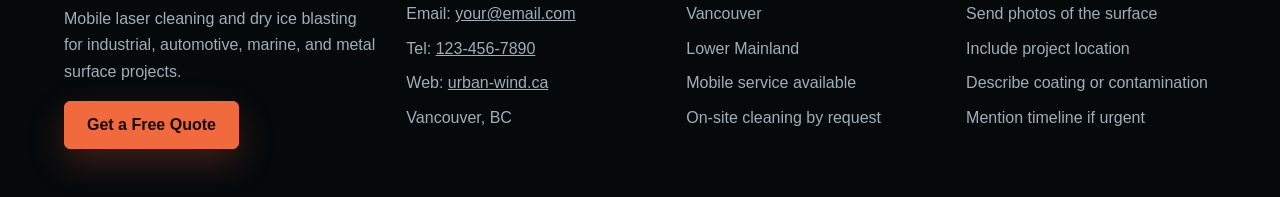
==== commit 3816f5d9: "Polish Urban Wind branding and page sections Rename the site from Vortex to Urban Wind, add urban-wi" ====
--- a/index.html
+++ b/index.html
@@ -4,7 +4,8 @@
     <meta charset="UTF-8">
     <meta name="viewport" content="width=device-width, initial-scale=1.0">
     <meta name="description" content="Mobile laser cleaning and dry ice blasting for rust, coatings, grease, soot, and industrial surface preparation in Vancouver and the Lower Mainland.">
-    <title>Vortex Surface Cleaning</title>
+    <link rel="canonical" href="https://urban-wind.ca/">
+    <title>Urban Wind Surface Cleaning</title>
     <link rel="stylesheet" href="style.css">
 </head>
 <body>
@@ -12,9 +13,9 @@
 <!-- NAVBAR -->
 <header class="navbar">
     <a class="logo" href="#">
-        <span class="logo-mark">V</span>
+        <span class="logo-mark">UW</span>
         <span>
-            <strong>Vortex</strong>
+            <strong>Urban Wind</strong>
             <small>Surface Cleaning</small>
         </span>
     </a>
@@ -199,7 +200,7 @@
             <p class="section-label">About</p>
             <h2>Modern Surface Cleaning for Real-World Equipment</h2>
             <p>
-                Vortex Surface Cleaning provides laser cleaning and dry ice blasting for parts, machinery, vehicles, marine components, and metal surfaces that need careful restoration or preparation.
+                Urban Wind provides laser cleaning and dry ice blasting for parts, machinery, vehicles, marine components, and metal surfaces that need careful restoration or preparation.
             </p>
             <p>
                 Every project starts with the surface, the contamination, and the finish you need. From there, we choose the right cleaning method and settings so the work is controlled, efficient, and appropriate for the material.
@@ -253,18 +254,13 @@
     </div>
 </section>
 
-<!-- CTA -->
-<section class="cta">
-    <h2>Ready to Restore Your Equipment?</h2>
-    <a href="#contact" class="btn">Get a Free Quote</a>
-</section>
-
 </main>
 
 <!-- FOOTER -->
 <footer id="contact" class="footer">
     <div>
-        <h3>Vortex Surface Cleaning</h3>
+        <h3>Urban Wind</h3>
+        <p>Mobile laser cleaning and dry ice blasting for industrial, automotive, marine, and metal surface projects.</p>
         <a href="mailto:your@email.com" class="btn">Get a Free Quote</a>
     </div>
 
@@ -272,15 +268,24 @@
         <h4>Contact</h4>
         <p>Email: <a href="mailto:your@email.com">your@email.com</a></p>
         <p>Tel: <a href="tel:1234567890">123-456-7890</a></p>
+        <p>Web: <a href="https://urban-wind.ca">urban-wind.ca</a></p>
         <p>Vancouver, BC</p>
     </div>
 
     <div>
-        <h4>Navigation</h4>
-        <p><a href="#">Home</a></p>
-        <p><a href="#services">Services</a></p>
-        <p><a href="#methods">Methods</a></p>
-        <p><a href="#about">About</a></p>
+        <h4>Service Area</h4>
+        <p>Vancouver</p>
+        <p>Lower Mainland</p>
+        <p>Mobile service available</p>
+        <p>On-site cleaning by request</p>
+    </div>
+
+    <div>
+        <h4>For Faster Quotes</h4>
+        <p>Send photos of the surface</p>
+        <p>Include project location</p>
+        <p>Describe coating or contamination</p>
+        <p>Mention timeline if urgent</p>
     </div>
 </footer>
 
--- a/style.css
+++ b/style.css
@@ -72,11 +72,12 @@
 .logo-mark {
     display: grid;
     place-items: center;
-    width: 42px;
+    width: 46px;
     height: 42px;
     border: 1px solid var(--ice);
     border-radius: 8px;
     color: var(--clean);
+    font-size: 13px;
     font-weight: 800;
     background: linear-gradient(135deg, rgba(98, 215, 232, 0.18), rgba(240, 106, 61, 0.12));
     box-shadow: inset 0 0 24px rgba(98, 215, 232, 0.18);
@@ -722,23 +723,10 @@
     box-shadow: 0 34px 80px rgba(7, 16, 20, 0.24);
 }
 
-/* CTA */
-.cta {
-    text-align: center;
-    background:
-        linear-gradient(90deg, rgba(98, 215, 232, 0.12), rgba(240, 106, 61, 0.1)),
-        var(--panel-soft);
-}
-
-.cta h2 {
-    margin-left: auto;
-    margin-right: auto;
-}
-
 /* FOOTER */
 .footer {
     display: grid;
-    grid-template-columns: repeat(auto-fit, minmax(200px, 1fr));
+    grid-template-columns: 1.25fr repeat(3, minmax(180px, 1fr));
     gap: 30px;
     padding: 48px clamp(20px, 5vw, 64px);
     border-top: 1px solid rgba(98, 215, 232, 0.14);
@@ -752,6 +740,10 @@
 
 .footer p {
     margin: 8px 0;
+}
+
+.footer > div:first-child p {
+    max-width: 360px;
 }
 
 .footer .btn {
@@ -797,4 +789,8 @@
     .why-grid {
         grid-template-columns: 1fr;
     }
-}
+
+    .footer {
+        grid-template-columns: 1fr;
+    }
+}
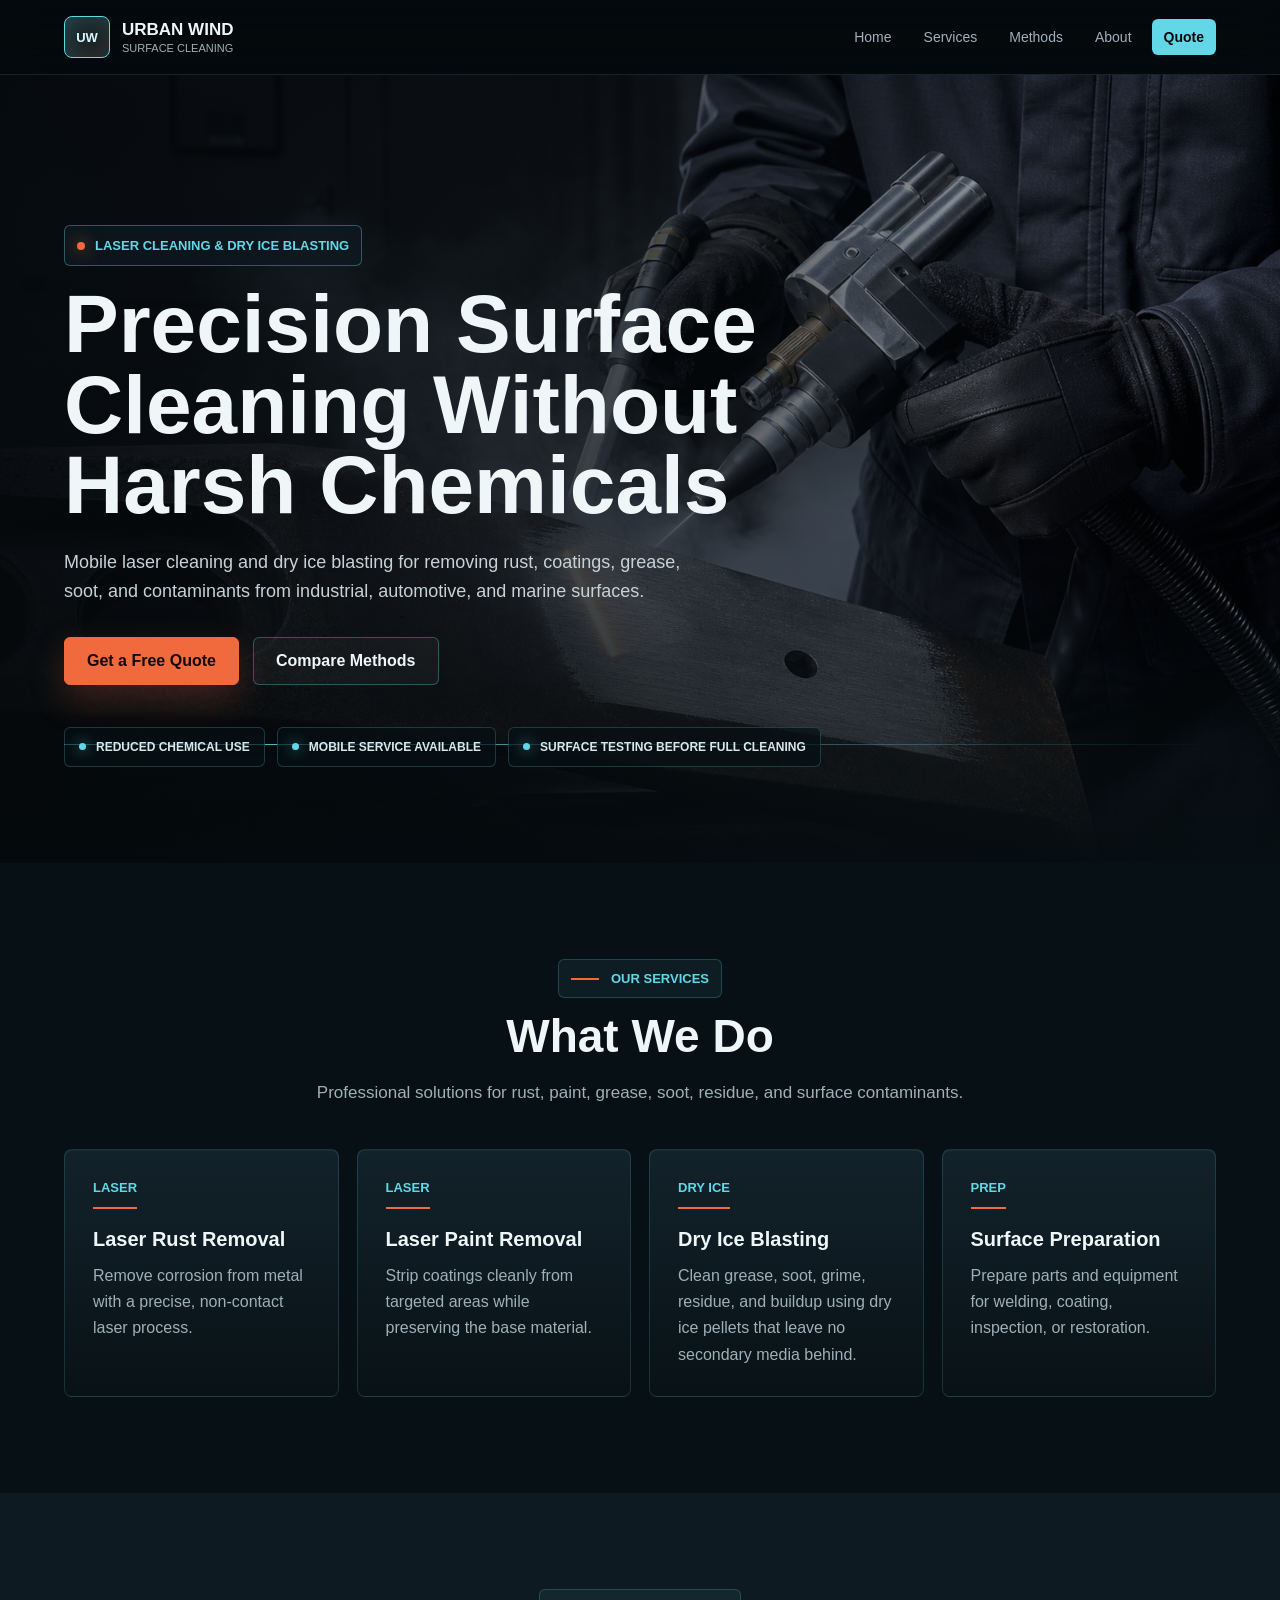
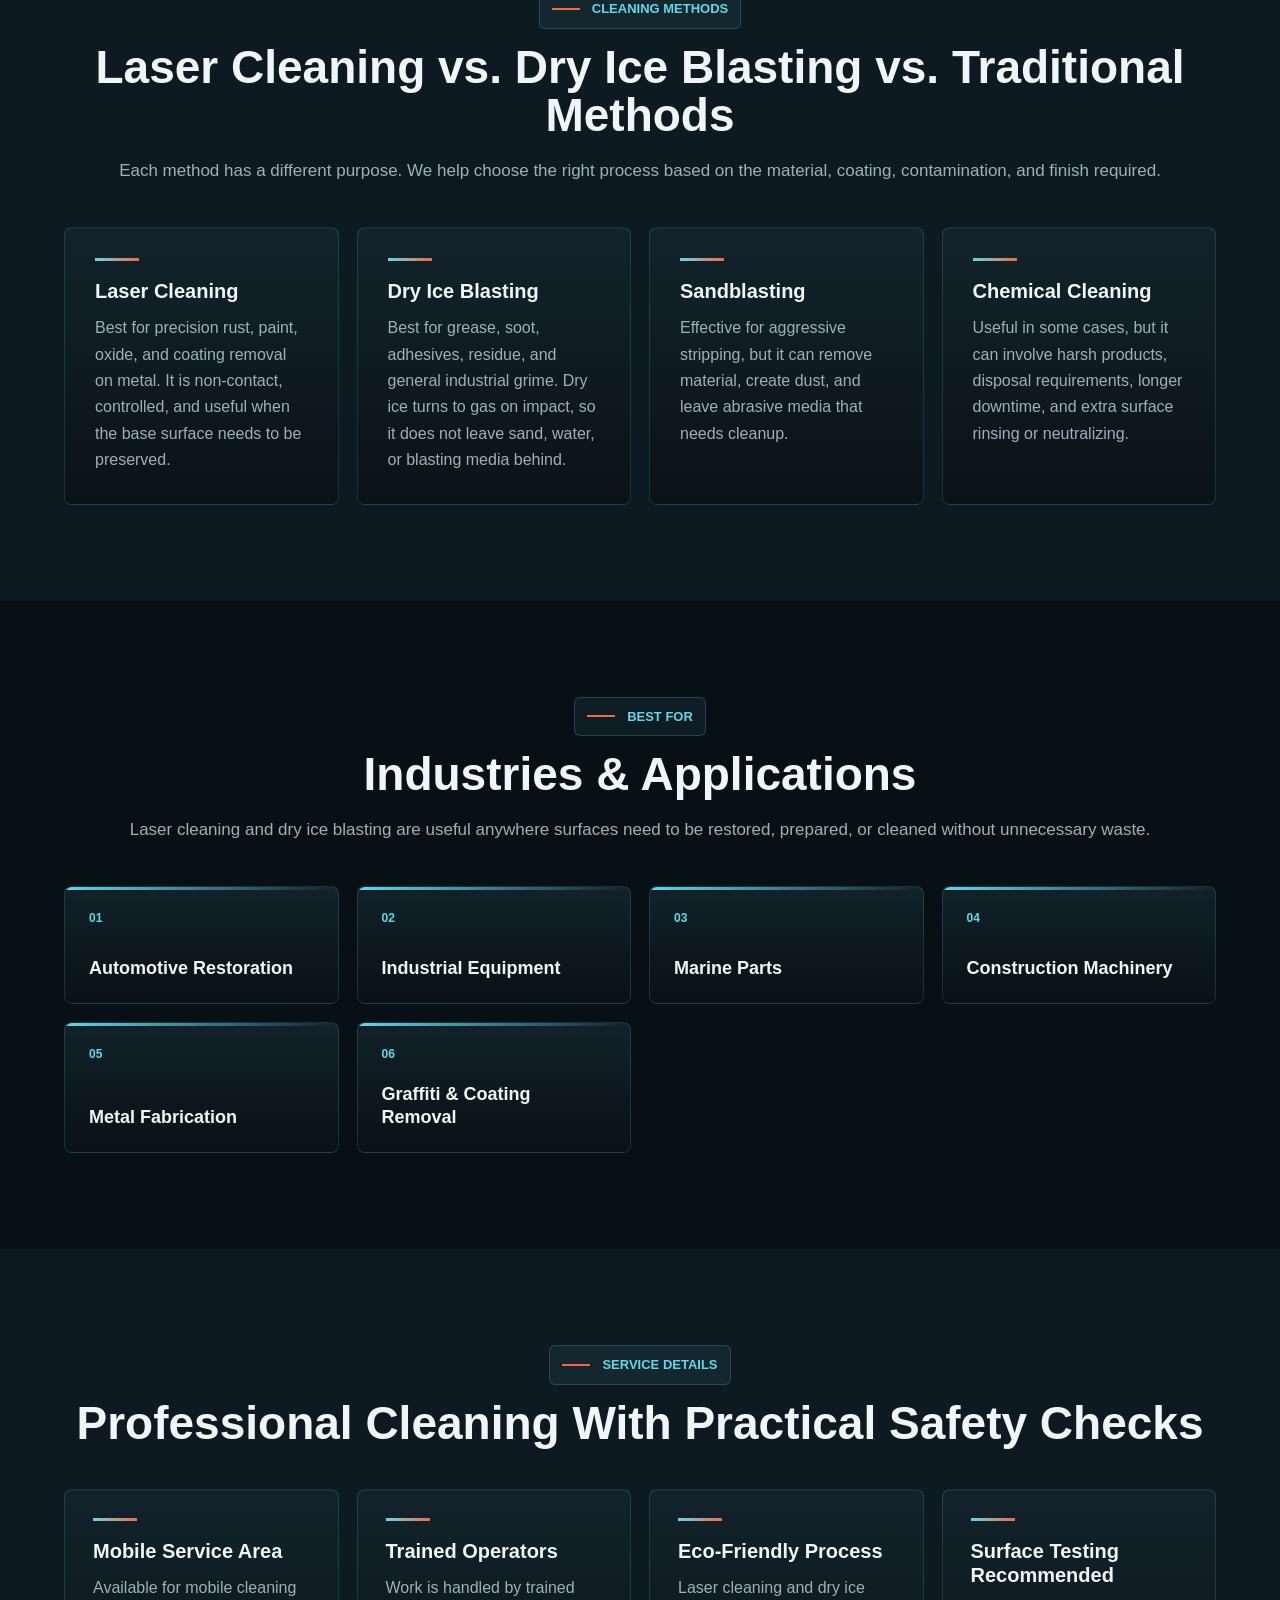
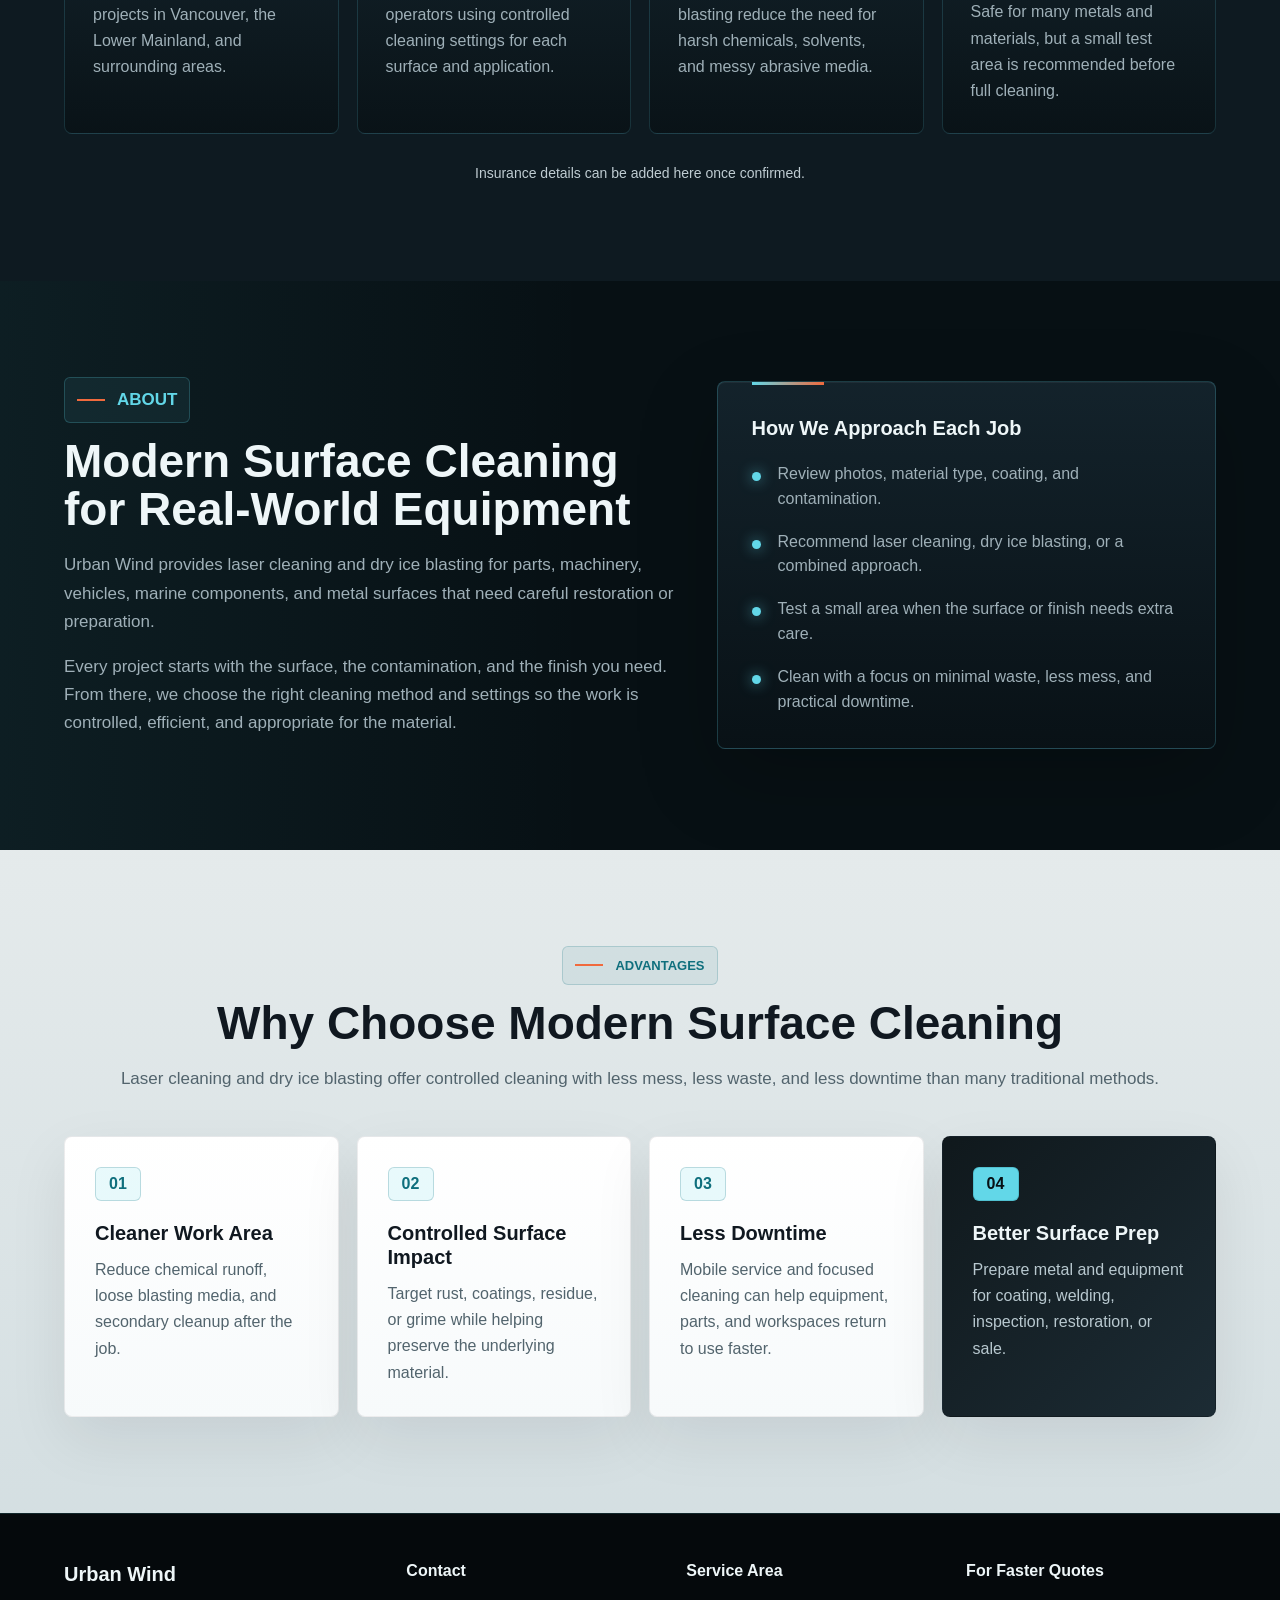
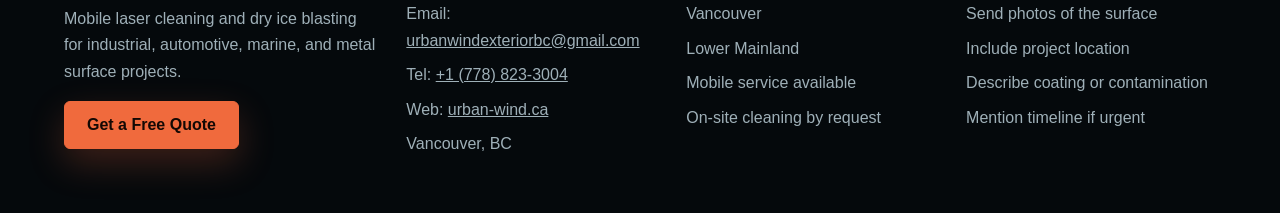
==== commit ad8f5e5b: "change phone and email" ====
--- a/index.html
+++ b/index.html
@@ -261,13 +261,13 @@
     <div>
         <h3>Urban Wind</h3>
         <p>Mobile laser cleaning and dry ice blasting for industrial, automotive, marine, and metal surface projects.</p>
-        <a href="mailto:your@email.com" class="btn">Get a Free Quote</a>
+        <a href="mailto:urbanwindexteriorbc@gmail.com" class="btn">Get a Free Quote</a>
     </div>
 
     <div>
         <h4>Contact</h4>
-        <p>Email: <a href="mailto:your@email.com">your@email.com</a></p>
-        <p>Tel: <a href="tel:1234567890">123-456-7890</a></p>
+        <p>Email: <a href="mailto:urbanwindexteriorbc@gmail.com">urbanwindexteriorbc@gmail.com</a></p>
+        <p>Tel: <a href="tel:+17788233004">+1 (778) 823-3004</a></p>
         <p>Web: <a href="https://urban-wind.ca">urban-wind.ca</a></p>
         <p>Vancouver, BC</p>
     </div>
